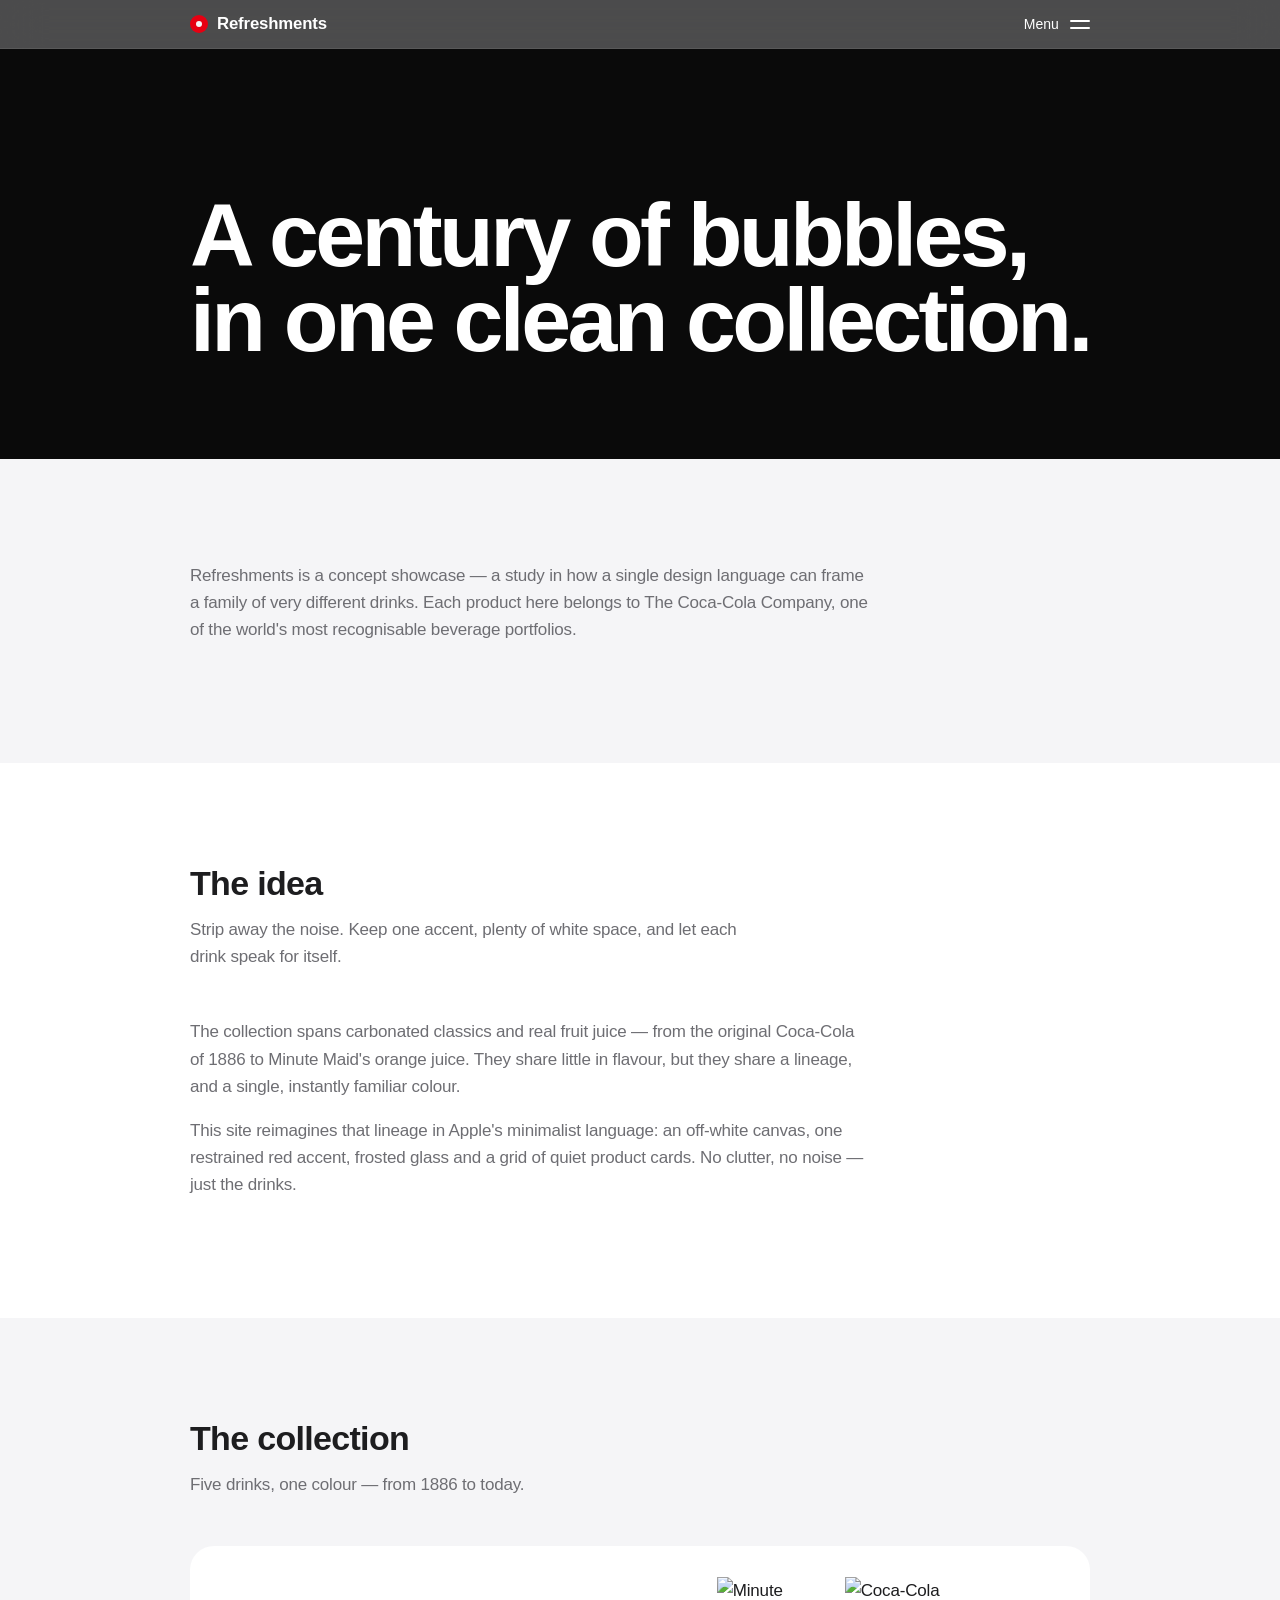
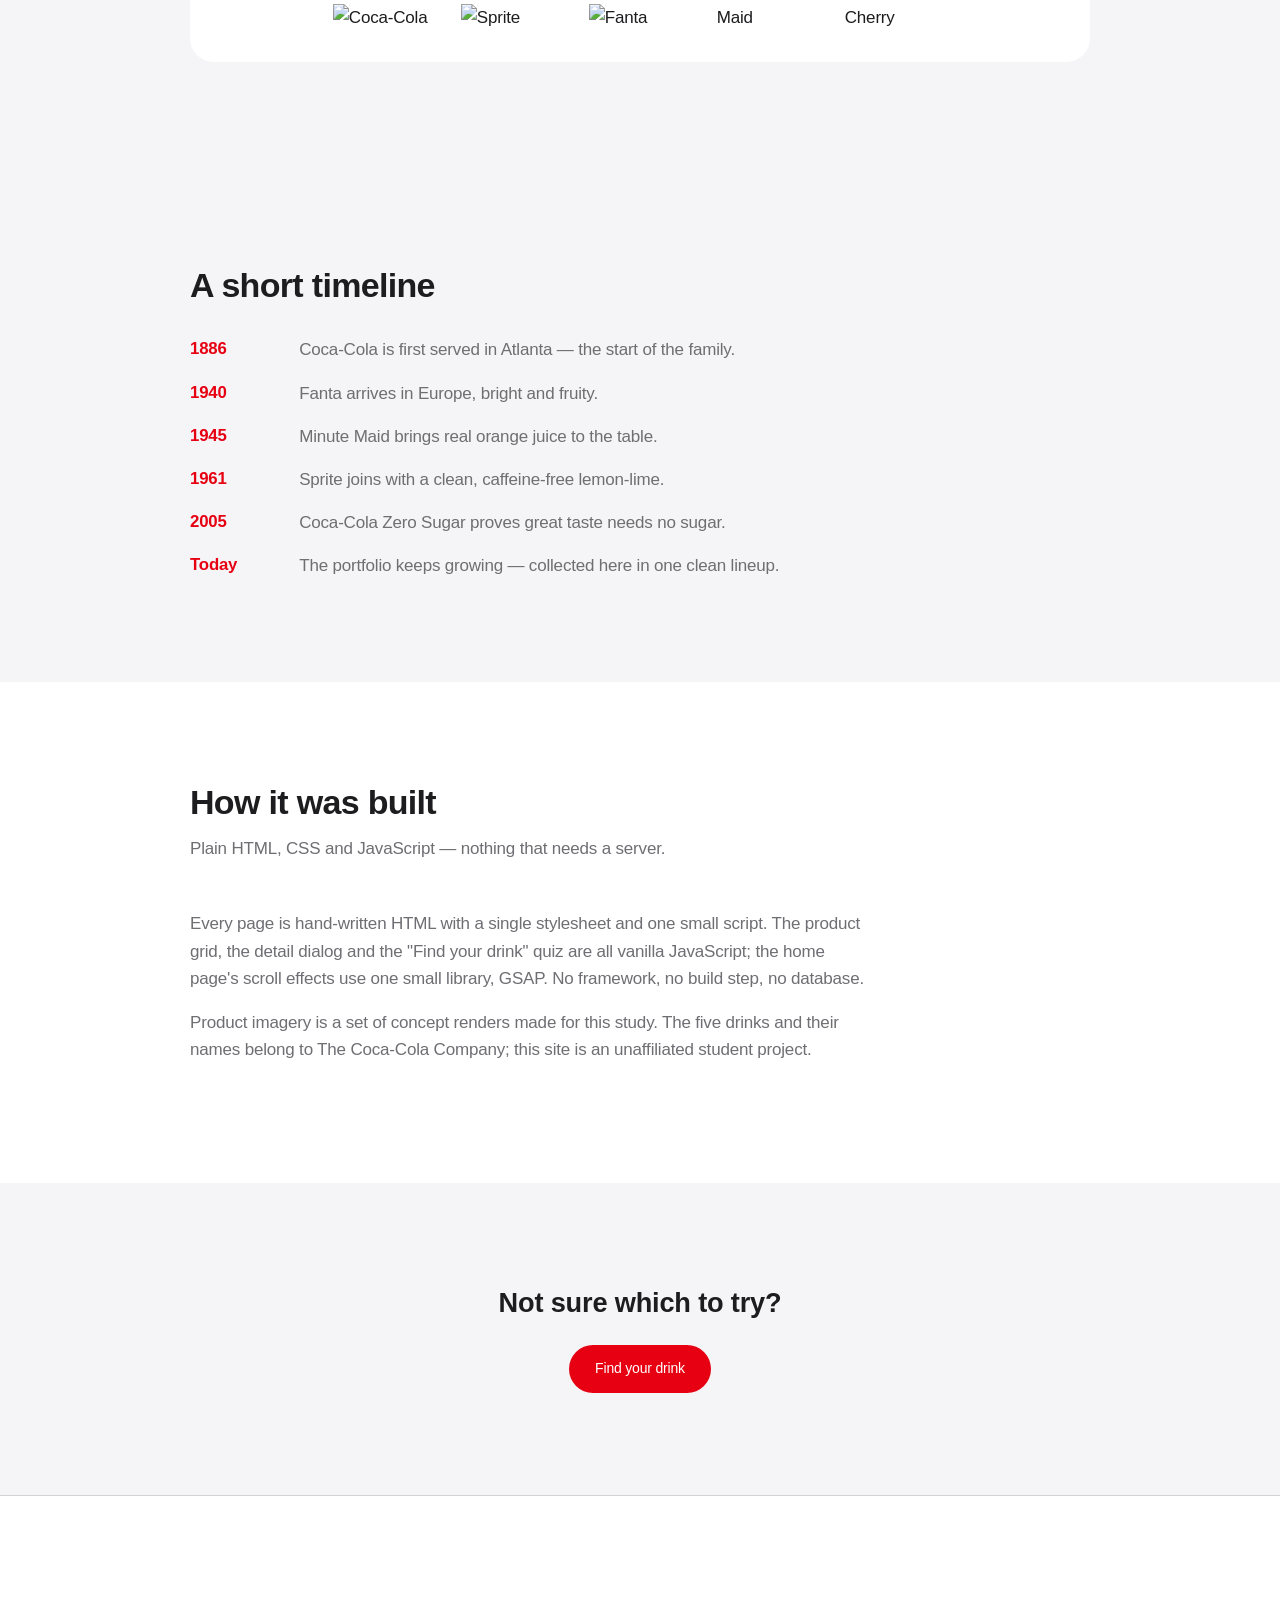
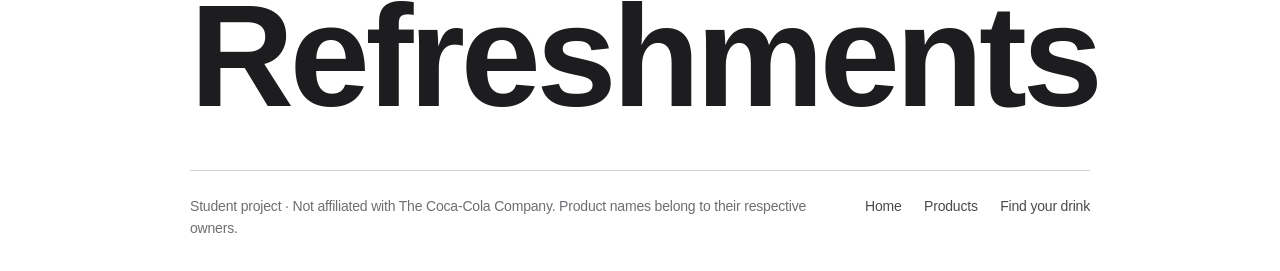
==== about.html @ 75048a55 "Sub-pages: add dark page-hero band to bridge to the home" ====
<!DOCTYPE html>
<html lang="en">
<head>
<meta charset="utf-8">
<meta name="viewport" content="width=device-width, initial-scale=1">
<title>About — Refreshments</title>
<meta name="description" content="The story behind the classic drinks — a short history of the Coca-Cola Company's lineup.">
<meta name="theme-color" content="#f5f5f7">

<link rel="icon" href="assets/img/favicon.svg" type="image/svg+xml">
<link rel="icon" href="assets/img/favicon-32.png" type="image/png" sizes="32x32">
<link rel="apple-touch-icon" href="assets/img/apple-touch-icon.png">

<meta property="og:type" content="website">
<meta property="og:site_name" content="Refreshments">
<meta property="og:title" content="About — Refreshments">
<meta property="og:description" content="The story behind the classic drinks.">
<meta property="og:url" content="https://czhcyber.github.io/personal-project/about.html">
<meta property="og:image" content="https://czhcyber.github.io/personal-project/assets/img/og-image.png">
<meta name="twitter:card" content="summary_large_image">

<link rel="stylesheet" href="assets/css/style.css">
</head>
<body>

<header class="nav">
  <div class="container nav-inner">
    <a href="index.html" class="brand">
      <span class="brand-mark" aria-hidden="true"></span>
      <span>Refreshments</span>
    </a>
    <button class="menu-toggle" id="menu-toggle" type="button" aria-expanded="false" aria-controls="menu-overlay">
      <span>Menu</span>
      <span class="menu-toggle-bars" aria-hidden="true"><i></i><i></i></span>
    </button>
  </div>
</header>

<nav class="menu-overlay" id="menu-overlay" aria-label="Main" aria-hidden="true">
  <div class="container menu-overlay-top">
    <a href="index.html" class="brand">
      <span class="brand-mark" aria-hidden="true"></span>
      <span>Refreshments</span>
    </a>
    <button class="menu-close" id="menu-close" type="button" aria-label="Close menu">✕</button>
  </div>
  <div class="container menu-links">
    <a href="index.html">Home</a>
    <a href="products.html">Products</a>
    <a href="about.html" aria-current="page">About</a>
    <a href="quiz.html">Find your drink</a>
  </div>
  <div class="container menu-overlay-foot">
    <span>Student project · Not affiliated with The Coca-Cola Company.</span>
  </div>
</nav>

<main>
  <section class="page-hero">
    <div class="container">
      <h1 class="page-hero-title">A century of bubbles, in one clean collection.</h1>
    </div>
  </section>

  <section class="section">
    <div class="container">
      <p class="prose">Refreshments is a concept showcase — a study in how a single design language can frame a family of very different drinks. Each product here belongs to The Coca-Cola Company, one of the world's most recognisable beverage portfolios.</p>
    </div>
  </section>

  <section class="section section-band">
    <div class="container">
      <div class="fade">
        <h2 class="section-title">The idea</h2>
        <p class="section-sub">Strip away the noise. Keep one accent, plenty of white space, and let each drink speak for itself.</p>
      </div>

      <div class="fade" style="max-width:680px">
        <p class="prose">The collection spans carbonated classics and real fruit juice — from the original Coca-Cola of 1886 to Minute Maid's orange juice. They share little in flavour, but they share a lineage, and a single, instantly familiar colour.</p>
        <p class="prose">This site reimagines that lineage in Apple's minimalist language: an off-white canvas, one restrained red accent, frosted glass and a grid of quiet product cards. No clutter, no noise — just the drinks.</p>
      </div>
    </div>
  </section>

  <section class="section" aria-labelledby="collection-title">
    <div class="container">
      <h2 class="section-title" id="collection-title">The collection</h2>
      <p class="section-sub">Five drinks, one colour — from 1886 to today.</p>
      <div class="strip">
        <a class="strip-item" href="products.html"><img class="strip-img" src="assets/img/products/coke.jpg" alt="Coca-Cola" loading="lazy"></a>
        <a class="strip-item" href="products.html"><img class="strip-img" src="assets/img/products/sprite.jpg" alt="Sprite" loading="lazy"></a>
        <a class="strip-item" href="products.html"><img class="strip-img" src="assets/img/products/fanta.jpg" alt="Fanta" loading="lazy"></a>
        <a class="strip-item" href="products.html"><img class="strip-img" src="assets/img/products/minute-maid.jpg" alt="Minute Maid" loading="lazy"></a>
        <a class="strip-item" href="products.html"><img class="strip-img" src="assets/img/products/cherry.jpg" alt="Coca-Cola Cherry" loading="lazy"></a>
      </div>
    </div>
  </section>

  <section class="section" aria-labelledby="timeline-title">
    <div class="container">
      <h2 class="section-title fade" id="timeline-title">A short timeline</h2>
      <div class="timeline">
        <div class="timeline-item fade"><span class="timeline-year">1886</span><p>Coca-Cola is first served in Atlanta — the start of the family.</p></div>
        <div class="timeline-item fade"><span class="timeline-year">1940</span><p>Fanta arrives in Europe, bright and fruity.</p></div>
        <div class="timeline-item fade"><span class="timeline-year">1945</span><p>Minute Maid brings real orange juice to the table.</p></div>
        <div class="timeline-item fade"><span class="timeline-year">1961</span><p>Sprite joins with a clean, caffeine-free lemon-lime.</p></div>
        <div class="timeline-item fade"><span class="timeline-year">2005</span><p>Coca-Cola Zero Sugar proves great taste needs no sugar.</p></div>
        <div class="timeline-item fade"><span class="timeline-year">Today</span><p>The portfolio keeps growing — collected here in one clean lineup.</p></div>
      </div>
    </div>
  </section>

  <section class="section section-band" aria-labelledby="built-title">
    <div class="container">
      <h2 class="section-title" id="built-title">How it was built</h2>
      <p class="section-sub">Plain HTML, CSS and JavaScript — nothing that needs a server.</p>
      <div class="prose">
        <p>Every page is hand-written HTML with a single stylesheet and one small script. The product grid, the detail dialog and the "Find your drink" quiz are all vanilla JavaScript; the home page's scroll effects use one small library, GSAP. No framework, no build step, no database.</p>
        <p>Product imagery is a set of concept renders made for this study. The five drinks and their names belong to The Coca-Cola Company; this site is an unaffiliated student project.</p>
      </div>
    </div>
  </section>

  <section class="section" aria-label="Get started">
    <div class="container" style="text-align:center">
      <p class="lead" style="margin:0 auto 1.5rem">Not sure which to try?</p>
      <a href="quiz.html" class="btn btn-primary">Find your drink</a>
    </div>
  </section>
</main>

<footer class="footer">
  <div class="container">
    <p class="footer-big">Refreshments</p>
    <div class="footer-bottom">
      <p class="footer-note">Student project · Not affiliated with The Coca-Cola Company. Product names belong to their respective owners.</p>
      <nav class="footer-links" aria-label="Footer">
        <a href="index.html">Home</a>
        <a href="products.html">Products</a>
        <a href="quiz.html">Find your drink</a>
      </nav>
    </div>
  </div>
</footer>

<script src="assets/js/app.js" defer></script>
</body>
</html>
---- assets/css/style.css ----
/* ============================================================================
   Refreshments — unified stylesheet
   ----------------------------------------------------------------------------
   Apple-style light UI:
     • off-white canvas #f5f5f7, white cards, near-black text
     • Coca-Cola red #E60012 used sparingly (buttons, highlights only)
     • frosted-glass sticky navigation
     • product cards with hover lift + soft shadow
     • gentle fade-in on scroll (IntersectionObserver adds .in-view)
     • fluid type & spacing, multiple breakpoints, no horizontal scroll
   ============================================================================ */

:root {
  --bg:      #f5f5f7;
  --surface: #ffffff;
  --text:    #1d1d1f;
  --gray:    #6e6e73;
  --gray-2:  #86868b;
  --divider: #d2d2d7;
  --accent:  #E60012;
  --accent-dark: #c5000f;

  --font: -apple-system, BlinkMacSystemFont, 'SF Pro Display', 'SF Pro Text',
          'Segoe UI', Roboto, 'Helvetica Neue', 'PingFang SC',
          'Microsoft YaHei', sans-serif;

  --radius: 18px;
  --radius-lg: 24px;
  --container: 980px;
  --pad-x: clamp(20px, 5vw, 40px);
  --nav-h: 48px;

  /* type scale: 12 / 14 / 17 / 20 / 34 / 56 */
  --fs-xs: 0.75rem;
  --fs-sm: 0.875rem;
  --fs-base: 1.0625rem;
  --fs-md: 1.25rem;
  --fs-xl: 2.125rem;
  --fs-2xl: 3.5rem;
  --shadow-sm: 0 2px 8px rgba(0, 0, 0, 0.04), 0 1px 2px rgba(0, 0, 0, 0.05);
  --shadow-md: 0 12px 32px rgba(0, 0, 0, 0.08), 0 3px 8px rgba(0, 0, 0, 0.06);
}

/* ---------------------------------------------------------------------------
   Reset + base
--------------------------------------------------------------------------- */
*, *::before, *::after { box-sizing: border-box; }

html { scroll-behavior: smooth; -webkit-text-size-adjust: 100%; }

body {
  margin: 0;
  background: var(--bg);
  color: var(--text);
  font-family: var(--font);
  font-size: 17px;
  line-height: 1.6;
  letter-spacing: -0.011em;
  overflow-x: hidden;
  -webkit-font-smoothing: antialiased;
}

/* Browser surfaces — themed from the palette (the cheapest "built, not assembled" signal) */
::selection { background: var(--accent); color: #fff; }
::-moz-selection { background: var(--accent); color: #fff; }
input, textarea, [contenteditable] { caret-color: var(--accent); }
:focus-visible { outline: 2px solid var(--accent); outline-offset: 3px; }
::-webkit-scrollbar { width: 10px; height: 10px; }
::-webkit-scrollbar-track { background: var(--bg); }
::-webkit-scrollbar-thumb { background: var(--divider); border-radius: 999px; border: 2px solid var(--bg); }
::-webkit-scrollbar-thumb:hover { background: var(--gray-2); }
html { scrollbar-color: var(--divider) var(--bg); scrollbar-width: thin; }

img, svg { max-width: 100%; display: block; }

[hidden] { display: none !important; }

/* Cross-page transition (Chrome / Safari; graceful fallback elsewhere) */
@view-transition { navigation: auto; }
a { color: var(--text); text-decoration: none; }
a:hover { text-decoration: none; }

h1, h2, h3 {
  font-weight: 600;
  letter-spacing: -0.02em;
  line-height: 1.1;
  margin: 0 0 0.4em;
}
h1 { font-size: clamp(2.4rem, 6.4vw, 4.2rem); }
h2 { font-size: clamp(1.8rem, 3.2vw, var(--fs-xl)); }
h3 { font-size: var(--fs-md); }
p  { margin: 0 0 1em; }
ul { margin: 0; padding: 0; list-style: none; }

.container {
  width: 100%; max-width: var(--container);
  margin-inline: auto; padding-inline: var(--pad-x);
}

.sr-only {
  position: absolute; width: 1px; height: 1px; overflow: hidden;
  clip: rect(0 0 0 0); white-space: nowrap;
}

/* ============================================================================
   Navigation — frosted glass, sticky
   ============================================================================ */
.nav {
  position: sticky; top: 0; z-index: 60;
  background: rgba(245, 245, 247, 0.78);
  backdrop-filter: saturate(180%) blur(20px);
  -webkit-backdrop-filter: saturate(180%) blur(20px);
  border-bottom: 1px solid rgba(0, 0, 0, 0.08);
  transition: background .3s ease, border-color .3s ease;
}
.nav--dark {
  background: rgba(10, 10, 10, 0.72);
  border-bottom-color: rgba(255, 255, 255, 0.08);
}
.nav--dark .brand, .nav--dark .menu-toggle { color: #fff; }
.nav-inner {
  display: flex; align-items: center; justify-content: space-between;
  gap: 1rem; min-height: var(--nav-h);
}
.brand { display: flex; align-items: center; gap: 9px; font-weight: 600; font-size: 1.05rem; letter-spacing: -0.01em; transition: color .3s ease; }
.brand-mark {
  width: 18px; height: 18px; border-radius: 50%;
  background: var(--accent); position: relative; flex: none;
}
.brand-mark::after {
  content: ''; position: absolute; inset: 6px; border-radius: 50%; background: var(--bg);
}
.menu-toggle {
  display: inline-flex; align-items: center; gap: 0.7rem;
  background: none; border: none; color: var(--text);
  font-family: inherit; font-size: var(--fs-sm); font-weight: 500;
  cursor: pointer; padding: 0.5em 0;
  transition: color .3s ease;
}
.menu-toggle-bars { display: flex; flex-direction: column; gap: 5px; }
.menu-toggle-bars i { display: block; width: 20px; height: 2px; background: currentColor; border-radius: 1px; transition: transform .25s; }
.menu-toggle[aria-expanded="true"] .menu-toggle-bars i:first-child { transform: translateY(3.5px) rotate(45deg); }
.menu-toggle[aria-expanded="true"] .menu-toggle-bars i:last-child { transform: translateY(-3.5px) rotate(-45deg); }

/* Full-screen menu overlay */
.menu-overlay {
  position: fixed; inset: 0; z-index: 100;
  background: var(--text); color: #fff;
  display: flex; flex-direction: column;
  opacity: 0; visibility: hidden; transform: translateY(-6px);
  transition: opacity .3s ease, transform .3s ease, visibility 0s .3s;
  overflow-y: auto;
}
.menu-overlay.is-open {
  opacity: 1; visibility: visible; transform: none;
  transition: opacity .3s ease, transform .3s ease, visibility 0s;
}
.menu-overlay-top { display: flex; align-items: center; justify-content: space-between; padding: 1.1rem 0; }
.menu-overlay-top .brand { color: #fff; }
.menu-close {
  width: 36px; height: 36px; border-radius: 50%;
  background: rgba(255, 255, 255, 0.12); border: none; color: #fff;
  font-size: 1rem; cursor: pointer;
}
.menu-close:hover { background: rgba(255, 255, 255, 0.22); }
.menu-links { flex: 1; display: flex; flex-direction: column; justify-content: center; gap: clamp(0.4rem, 1.5vw, 1rem); padding: 2rem 0; }
.menu-links a {
  color: #fff; width: fit-content;
  font-size: clamp(2.2rem, 8vw, 6rem);
  font-weight: 700; letter-spacing: -0.03em; line-height: 1.02;
  transition: color .2s;
}
.menu-links a:hover, .menu-links a[aria-current="page"] { color: var(--accent); }
.menu-overlay-foot { padding: 1.5rem 0; color: rgba(255, 255, 255, 0.55); font-size: var(--fs-sm); }

/* ============================================================================
   Hero
   ============================================================================ */
.hero {
  display: flex; flex-direction: column; align-items: center; justify-content: center;
  text-align: center;
  min-height: calc(100svh - var(--nav-h));
  padding: clamp(3rem, 9vh, 6rem) 0 clamp(2rem, 5vh, 3rem);
  gap: clamp(1.5rem, 4vh, 3rem);
}
.hero-inner { display: flex; flex-direction: column; align-items: center; }
.hero-lineup {
  display: flex; align-items: flex-end; justify-content: center;
  gap: clamp(0.3rem, 2vw, 1.6rem);
  width: min(1000px, calc(100% - 2 * var(--pad-x)));
  padding: clamp(0.7rem, 2.4vw, 2rem);
  background: var(--surface);
  border-radius: 24px;
}
.hero-item { display: block; line-height: 0; }
.hero-thumb {
  width: clamp(46px, 11vw, 150px); height: auto;
  transition: transform .3s ease;
}
.hero-item:hover .hero-thumb { transform: translateY(-6px); }

/* Cinematic dark hero (Duo Case direction) */
.hero-dark {
  background: #0a0a0a;
  color: #fff;
  overflow: hidden;
}
.hero-dark .hero-inner { gap: clamp(0.8rem, 3vh, 2rem); }
.hero-big {
  font-size: clamp(3rem, 11vw, 10rem);
  font-weight: 800;
  letter-spacing: -0.04em;
  line-height: 0.92;
  color: #fff;
  margin: 0;
  will-change: transform, opacity;
}
.hero-tile {
  width: clamp(180px, 26vw, 320px);
  aspect-ratio: 1;
  display: flex; align-items: center; justify-content: center;
  padding: 0.8rem;
  background: #fff;
  border-radius: 22px;
  box-shadow: 0 40px 120px rgba(0, 0, 0, 0.55);
  will-change: transform;
}
.hero-product { width: 100%; height: 100%; object-fit: contain; }

/* Sub-page header band — bridges the light sub-pages to the dark home */
.page-hero {
  background: #0a0a0a;
  color: #fff;
  padding: clamp(5rem, 12vw, 9rem) 0 clamp(3.5rem, 8vw, 6rem);
}
.page-hero-title {
  font-size: clamp(2.6rem, 7vw, 6rem);
  font-weight: 800;
  letter-spacing: -0.04em;
  line-height: 0.95;
  color: #fff;
  margin: 0;
}
.page-hero-sub {
  font-size: clamp(1.05rem, 1.8vw, 1.25rem);
  color: rgba(255, 255, 255, 0.7);
  max-width: 46ch;
  margin: 1.1rem 0 0;
}

/* Product strip (About page) */
.strip {
  display: flex; flex-wrap: wrap; align-items: flex-end; justify-content: center;
  gap: clamp(0.4rem, 2vw, 1.6rem);
  padding: clamp(0.9rem, 2.4vw, 2rem);
  background: var(--surface);
  border-radius: 24px;
}
.strip-item { display: block; }
.strip-img { width: clamp(46px, 8vw, 120px); height: auto; transition: transform .3s ease; }
.strip-item:hover .strip-img { transform: translateY(-6px); }
.hero-title { font-weight: 700; margin-bottom: 0.4em; }
.hero-sub {
  font-size: clamp(1.05rem, 2vw, 1.3rem);
  color: var(--gray); max-width: 620px; margin: 0 auto 2rem;
}

/* ============================================================================
   Buttons
   ============================================================================ */
.btn {
  display: inline-flex; align-items: center; justify-content: center;
  padding: 0.85em 1.8em; border-radius: 980px;
  font-size: var(--fs-sm); font-weight: 500; font-family: inherit; cursor: pointer;
  transition: background .2s, color .2s, transform .2s, border-color .2s;
  border: 1.5px solid transparent;
}
.btn:active { transform: scale(0.98); }
.btn-primary { background: var(--accent); color: #fff; }
.btn-primary:hover { background: var(--accent-dark); }
.btn-ghost { background: transparent; color: var(--text); border-color: rgba(0, 0, 0, 0.2); }
.btn-ghost:hover { border-color: var(--text); }

/* ============================================================================
   Sections
   ============================================================================ */
.section { padding: clamp(3.5rem, 8vw, 6.5rem) 0; }
.section-title { text-align: left; margin-bottom: 0.4em; }
.section-sub { text-align: left; color: var(--gray); max-width: 560px; margin: 0 0 3rem; }
.section-band { background: var(--surface); }

/* Full-bleed flat colour band — a field of colour, not an ornament */
.band-ink {
  background: var(--accent);
  color: #fff;
  padding: clamp(4rem, 12vw, 9rem) 0;
}
.manifesto {
  font-size: clamp(2.4rem, 7.5vw, 6rem);
  font-weight: 700;
  letter-spacing: -0.03em;
  line-height: 1;
  color: #fff;
  text-wrap: balance;
  margin: 0 0 1.2rem;
  clip-path: inset(0 0 100% 0);
  transition: clip-path 1s cubic-bezier(.2, .7, .2, 1);
}
.manifesto.is-in { clip-path: inset(0 0 0 0); }
.manifesto-sub {
  font-size: clamp(1.05rem, 2vw, 1.35rem);
  color: rgba(255, 255, 255, 0.9);
  max-width: 560px;
  margin: 0;
}
.band-grid {
  display: grid; grid-template-columns: 1.35fr 1fr;
  gap: clamp(2rem, 6vw, 6rem); align-items: end;
}
.band-aside-label { font-size: var(--fs-sm); color: rgba(255, 255, 255, 0.8); margin: 0 0 0.9rem; }
.band-names { display: grid; gap: 0.35rem; }
.band-names a { color: rgba(255, 255, 255, 0.95); font-size: clamp(1.05rem, 1.6vw, 1.35rem); transition: color .2s; }
.band-names a:hover { color: #fff; text-decoration: underline; text-underline-offset: 3px; }

/* Scroll-driven lineup — horizontal film strip */
.lineup {
  position: relative;
  background: #0a0a0a;
  color: #fff;
  height: 400vh;
}
.lineup-sticky {
  position: sticky;
  top: 0;
  height: 100svh;
  overflow: hidden;
}
.lineup-track {
  display: flex;
  width: 500%;
  height: 100%;
  will-change: transform;
}
.lineup-frame {
  flex: 0 0 20%;
  display: grid;
  grid-template-columns: 1fr 1fr;
  align-items: center;
  gap: clamp(2rem, 6vw, 6rem);
  padding: 0 clamp(1.25rem, 5vw, 3rem);
  box-sizing: border-box;
}
.lineup-visual {
  position: relative;
  height: min(58vh, 500px);
  display: flex;
  align-items: center;
  justify-content: center;
}
.lineup-img {
  height: 100%;
  width: auto;
  max-width: 100%;
  object-fit: contain;
  background: #fff;
  border-radius: 22px;
  padding: 1.1rem;
  box-sizing: border-box;
  box-shadow: 0 30px 90px rgba(0, 0, 0, 0.5);
}
.lineup-count { font-size: var(--fs-sm); color: rgba(255, 255, 255, 0.5); margin: 0 0 0.8rem; }
.lineup-name {
  position: relative;
  font-size: clamp(2.4rem, 6vw, 5rem);
  font-weight: 800;
  letter-spacing: -0.03em;
  line-height: 0.95;
  color: #fff;
  margin: 0 0 0.25em;
}
.ln-glitch {
  position: absolute;
  top: 0;
  left: 0;
  right: 0;
  visibility: hidden;
  pointer-events: none;
}
.lineup-year { color: var(--accent); font-weight: 600; margin: 0 0 0.7em; }
.lineup-tag { color: rgba(255, 255, 255, 0.7); font-size: var(--fs-base); margin: 0; max-width: 30ch; }

/* Product close-up (Duo Case "Product Mockup") */
.closeup-grid {
  display: grid; grid-template-columns: 1fr 1fr;
  align-items: center; gap: clamp(2rem, 6vw, 5rem);
}
.closeup-visual { display: flex; align-items: center; justify-content: center; }
.closeup-img {
  width: min(100%, 420px); height: auto;
  border-radius: 24px;
  box-shadow: var(--shadow-md);
}
.closeup-year { color: var(--accent); font-weight: 600; margin: 0 0 0.4em; }
.closeup-name {
  font-size: clamp(2.4rem, 5vw, 4rem);
  font-weight: 800; letter-spacing: -0.03em; line-height: 0.95;
  margin: 0 0 0.2em;
}
.closeup-tag { color: var(--gray); font-size: var(--fs-md); margin: 0 0 1.1rem; }
.closeup-served { color: var(--gray); font-size: var(--fs-sm); margin: 0.4rem 0 1.5rem; }

/* ============================================================================
   Product cards
   ============================================================================ */
.grid { display: grid; gap: 1.4rem; }
.grid-3 { grid-template-columns: repeat(3, 1fr); }
.grid-4 { grid-template-columns: repeat(4, 1fr); }

.card {
  position: relative;
  background: var(--surface);
  border-radius: var(--radius);
  padding: 1.6rem 1.5rem 1.4rem;
  cursor: pointer;
  transition: box-shadow .3s ease;
  text-align: center;
}
.card:hover, .card:focus-visible {
  transform: translateY(-5px);
  box-shadow: var(--shadow-md);
  outline: none;
}
.card:focus-visible { box-shadow: var(--shadow-md), 0 0 0 4px rgba(230, 0, 18, 0.18); }

.card-visual {
  display: flex; align-items: center; justify-content: center;
  height: 220px; margin-bottom: 1rem;
  background: #ffffff;
  border-radius: 14px; overflow: hidden;
}
.card-visual .p-img { width: 100%; height: 100%; object-fit: contain; transition: transform .35s ease; }
.card:hover .card-visual .p-img { transform: scale(1.05); }

/* Hover quick-look: flavour meters overlay on the product image */
.card-visual { position: relative; }
.card-meters {
  position: absolute; left: 0; right: 0; bottom: 0;
  display: grid; gap: 0.3rem;
  padding: 0.65rem 0.85rem;
  background: rgba(255, 255, 255, 0.92);
  -webkit-backdrop-filter: blur(6px); backdrop-filter: blur(6px);
  opacity: 0; transform: translateY(8px);
  transition: opacity .25s ease, transform .25s ease;
  pointer-events: none;
}
.card:hover .card-meters, .card:focus-visible .card-meters { opacity: 1; transform: none; }
.card-meters .meter { grid-template-columns: 56px 1fr; gap: 0.45rem; }
.card-meters .meter-label { font-size: 0.64rem; }
.card-meters .meter-track { height: 4px; }
.p-visual { width: auto; height: 100%; }
.p-visual text { font-family: var(--font); }

.card-name { font-size: var(--fs-md); margin-bottom: 0.15rem; }
.card-zh { font-size: var(--fs-sm); color: var(--gray); font-weight: 400; margin-left: 0.3rem; }
.card-tagline { font-size: var(--fs-sm); color: var(--gray); margin: 0 0 1rem; }
.card-cta { font-size: var(--fs-sm); font-weight: 500; color: var(--accent); }

/* ============================================================================
   Modal (native <dialog>)
   ============================================================================ */
.product-dialog {
  width: min(640px, calc(100% - 2 * var(--pad-x)));
  max-width: 640px;
  border: none; border-radius: var(--radius-lg); padding: 0;
  background: var(--surface); color: var(--text);
  box-shadow: 0 40px 100px rgba(0, 0, 0, 0.28);
}
.product-dialog::backdrop {
  background: rgba(0, 0, 0, 0.35);
  backdrop-filter: blur(4px);
  -webkit-backdrop-filter: blur(4px);
}
.dlg-inner { display: grid; grid-template-columns: 220px 1fr; }
.dlg-visual {
  display: flex; align-items: center; justify-content: center;
  background: #f5f5f7;
  border-radius: var(--radius-lg) 0 0 var(--radius-lg);
  padding: 1.5rem;
}
.dlg-visual .p-img { width: 100%; height: 220px; object-fit: contain; }
.dlg-visual .p-visual { height: 220px; }
.dlg-body { padding: 2rem 2rem 1.8rem; }
.dlg-close {
  position: absolute; top: 14px; right: 14px;
  width: 34px; height: 34px; border-radius: 50%;
  background: #f0f0f3; border: none; cursor: pointer;
  font-size: 1.1rem; line-height: 1; color: var(--text);
}
.dlg-close:hover { background: #e4e4e8; }
.dlg-name { margin-bottom: 0.3em; }
.dlg-zh { color: var(--gray); font-weight: 400; font-size: var(--fs-sm); }
.dlg-tagline { font-weight: 600; font-size: var(--fs-md); margin-bottom: 0.6rem; }
.dlg-desc { color: var(--gray); font-size: var(--fs-base); margin-bottom: 1.2rem; }
.dlg-facts { display: flex; flex-wrap: wrap; gap: 0.5rem; }
.dlg-facts li {
  font-size: var(--fs-xs); color: var(--text);
  background: var(--bg); border-radius: 999px; padding: 0.4em 0.95em;
}

/* flavour meters */
.dlg-meters { display: grid; gap: 0.5rem; margin: 0.2rem 0 1.1rem; }
.meter { display: grid; grid-template-columns: 82px 1fr; align-items: center; gap: 0.8rem; }
.meter-label { font-size: var(--fs-xs); color: var(--gray); }
.meter-track { height: 6px; border-radius: 999px; background: var(--divider); overflow: hidden; }
.meter-fill {
  display: block; height: 100%; width: 0; border-radius: 999px;
  background: var(--accent);
  transition: width .6s cubic-bezier(.2, .7, .2, 1);
}

/* ============================================================================
   About / Contact
   ============================================================================ */
.page-title { font-size: clamp(2rem, 4.8vw, 3.2rem); font-weight: 700; letter-spacing: -0.025em; line-height: 1.05; margin: 0 0 0.6em; }
.lead { font-size: clamp(1.25rem, 2.4vw, 1.7rem); font-weight: 600; line-height: 1.3; max-width: 760px; }
.prose { max-width: 680px; color: var(--gray); }
.timeline { display: grid; gap: 1rem; margin-top: 2rem; }
.timeline-item { display: grid; grid-template-columns: 90px 1fr; gap: 1.2rem; }
.timeline-year { font-weight: 700; color: var(--accent); font-size: 1.05rem; }
.timeline-item p { color: var(--gray); margin: 0; }



/* ============================================================================
   Quiz — Find your drink
   ============================================================================ */
.quiz { max-width: 560px; margin: 0 auto; text-align: center; }
.quiz-bar {
  height: 3px; background: var(--divider); border-radius: 999px;
  overflow: hidden; margin-bottom: 1.1rem;
}
.quiz-bar-fill {
  display: block; height: 100%; width: 33%;
  background: var(--accent); border-radius: 999px;
  transition: width .35s cubic-bezier(.2, .7, .2, 1);
}
.quiz-progress {
  font-size: var(--fs-sm); font-weight: 500;
  color: var(--gray); margin-bottom: 0.7rem;
}
.quiz-question { font-size: clamp(1.5rem, 3vw, var(--fs-xl)); margin-bottom: 1.5rem; }
.quiz-options { display: grid; gap: 0.8rem; }
.quiz-back {
  margin-top: 1.2rem; background: none; border: none;
  color: var(--gray); font-family: inherit; font-size: var(--fs-sm);
  cursor: pointer; padding: 0.3em 0;
}
.quiz-back:hover { color: var(--text); }
.quiz-hint { font-size: var(--fs-sm); color: var(--gray); margin: 1rem 0 0; }
.quiz-foot { font-size: var(--fs-sm); color: var(--gray); margin: 2.5rem 0 0; }
.quiz-foot a { color: var(--text); text-decoration: underline; text-underline-offset: 3px; }
.quiz-option {
  padding: 0.95em 1.4em; border-radius: 980px;
  background: var(--surface); border: 1px solid var(--divider);
  color: var(--text); font-size: var(--fs-base); font-family: inherit; cursor: pointer;
  transition: border-color .2s, transform .2s, box-shadow .2s;
}
.quiz-option:hover { border-color: var(--text); box-shadow: var(--shadow-md); }
.quiz-option:active { transform: scale(0.99); }

.quiz-result { text-align: center; }
.quiz-result.is-in { animation: quiz-in .35s ease both; }
@keyframes quiz-in {
  from { opacity: 0; transform: translateY(12px); }
  to { opacity: 1; transform: none; }
}
.quiz-result-visual { display: flex; justify-content: center; margin-bottom: 0.8rem; }
.quiz-result-visual .p-img { height: 200px; width: auto; object-fit: contain; }
.quiz-result-visual .p-visual { height: 200px; }
.quiz-result-name { font-size: var(--fs-xl); font-weight: 700; margin-bottom: 0.2rem; }
.quiz-result-tag { color: var(--gray); margin-bottom: 1.5rem; }
.quiz-actions { display: flex; flex-wrap: wrap; gap: 0.8rem; justify-content: center; }

/* ============================================================================
   Footer
   ============================================================================ */
.footer {
  background: var(--surface); border-top: 1px solid var(--divider);
  padding: clamp(3rem, 8vw, 6rem) 0 2rem;
  font-size: var(--fs-sm); color: var(--gray);
}
.footer-big {
  font-size: clamp(3rem, 12vw, 9rem);
  font-weight: 700;
  letter-spacing: -0.03em;
  line-height: 0.9;
  color: var(--text);
  margin: 0 0 clamp(1.5rem, 4vw, 3rem);
}
.footer-bottom {
  display: flex; flex-wrap: wrap; align-items: baseline; justify-content: space-between;
  gap: 1rem 2rem;
  border-top: 1px solid var(--divider);
  padding-top: 1.5rem;
}
.footer-note { max-width: 620px; margin: 0; }
.footer-links { display: flex; gap: 1.4rem; margin: 0; }
.footer-links a { color: var(--text); opacity: 0.8; }
.footer-links a:hover { opacity: 1; }

/* ============================================================================
   Scroll fade-in
   ============================================================================ */
.fade { opacity: 0; transform: translateY(22px); transition: opacity .7s ease, transform .7s ease; }
.fade.in-view { opacity: 1; transform: none; }

/* ============================================================================
   Responsive
   ============================================================================ */
@media (max-width: 900px) {
  .grid-4 { grid-template-columns: repeat(3, 1fr); }
}
@media (max-width: 719px) {
  .band-grid { grid-template-columns: 1fr; }
  .lineup { height: 320vh; }
  .lineup-frame { grid-template-columns: 1fr; gap: 1.5rem; }
  .lineup-visual { height: 42vh; }
  .closeup-grid { grid-template-columns: 1fr; gap: 1.5rem; }
  .grid-4, .grid-3 { grid-template-columns: repeat(2, 1fr); }
  .dlg-inner { grid-template-columns: 1fr; }
  .dlg-visual { border-radius: var(--radius-lg) var(--radius-lg) 0 0; }
  .dlg-visual .p-visual { height: 150px; }
  .timeline-item { grid-template-columns: 1fr; gap: 0.3rem; }
}
@media (max-width: 480px) {
  .grid-4, .grid-3 { grid-template-columns: 1fr; }
  .card-visual { height: 200px; }
}

/* ============================================================================
   Reduced motion
   ============================================================================ */
@media (prefers-reduced-motion: reduce) {
  * { transition: none !important; animation: none !important; }
  html { scroll-behavior: auto; }
  .fade { opacity: 1; transform: none; }
  .manifesto { clip-path: none !important; }
}
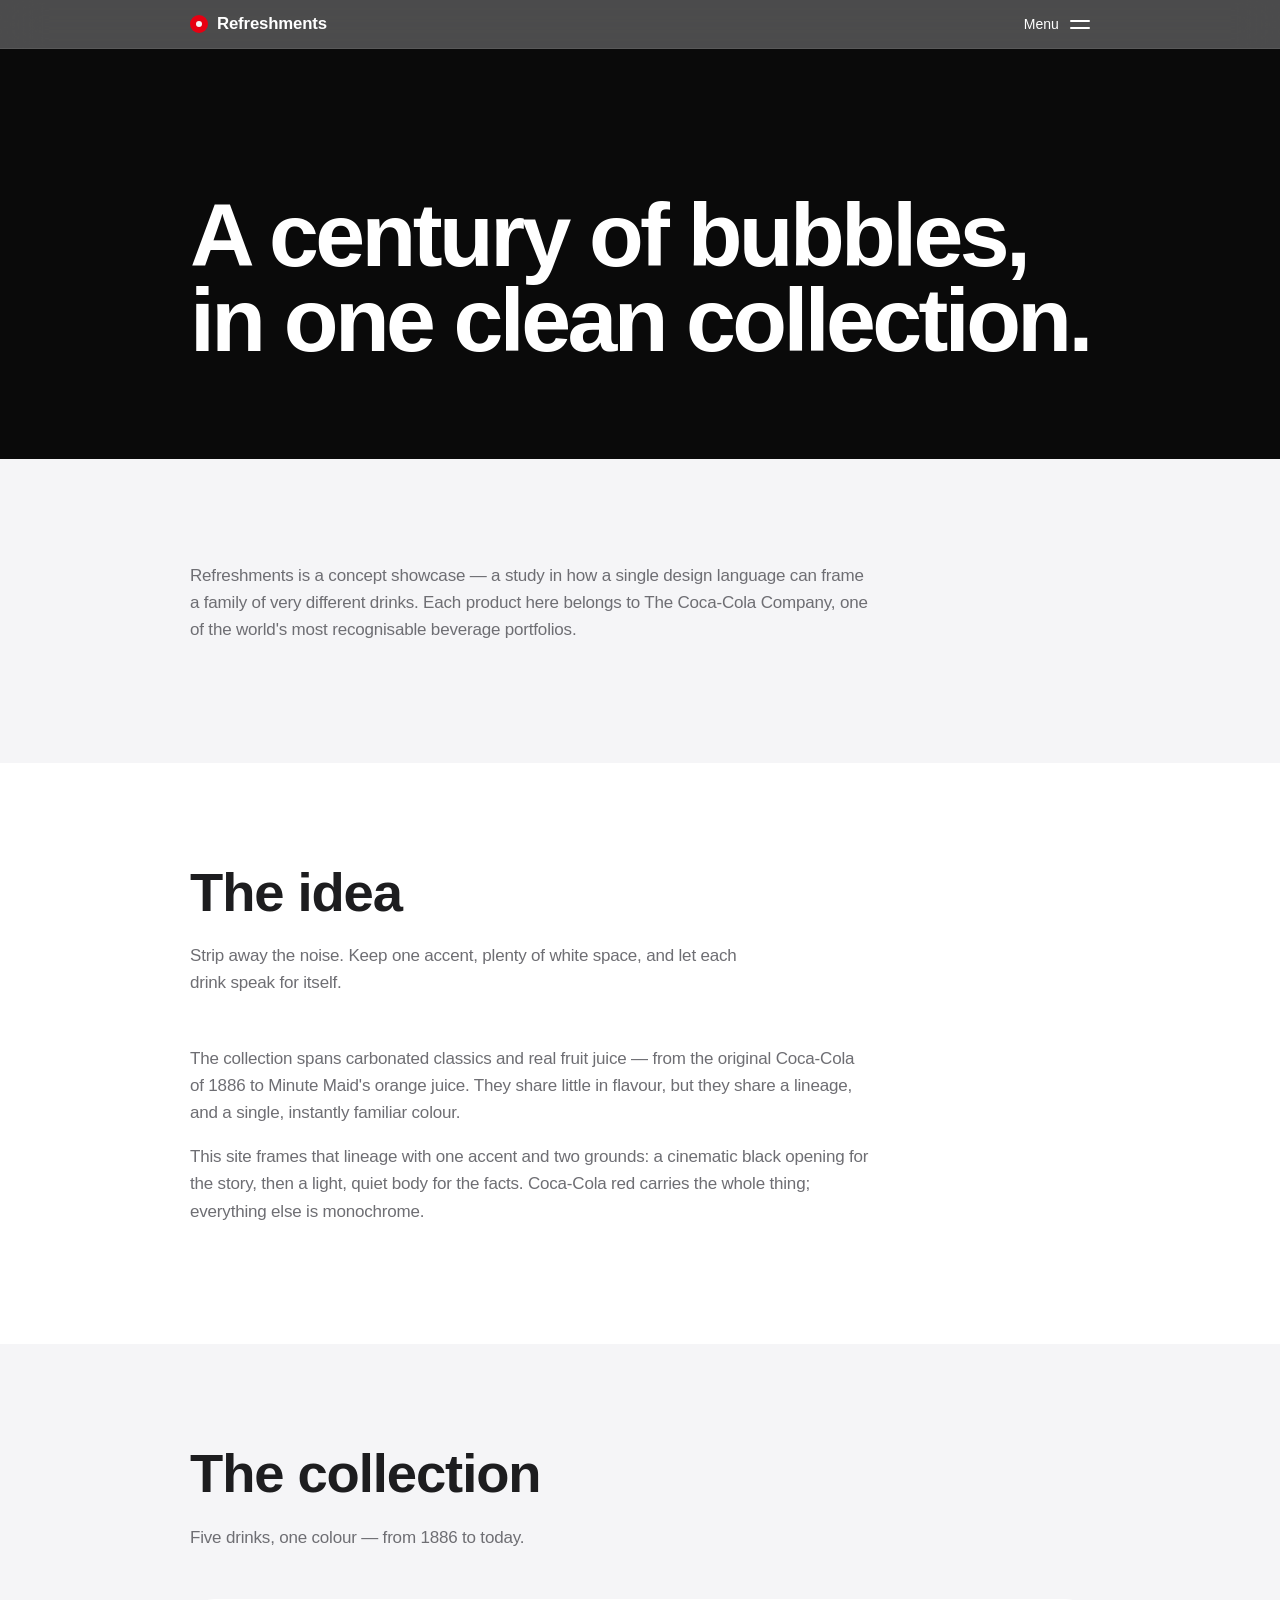
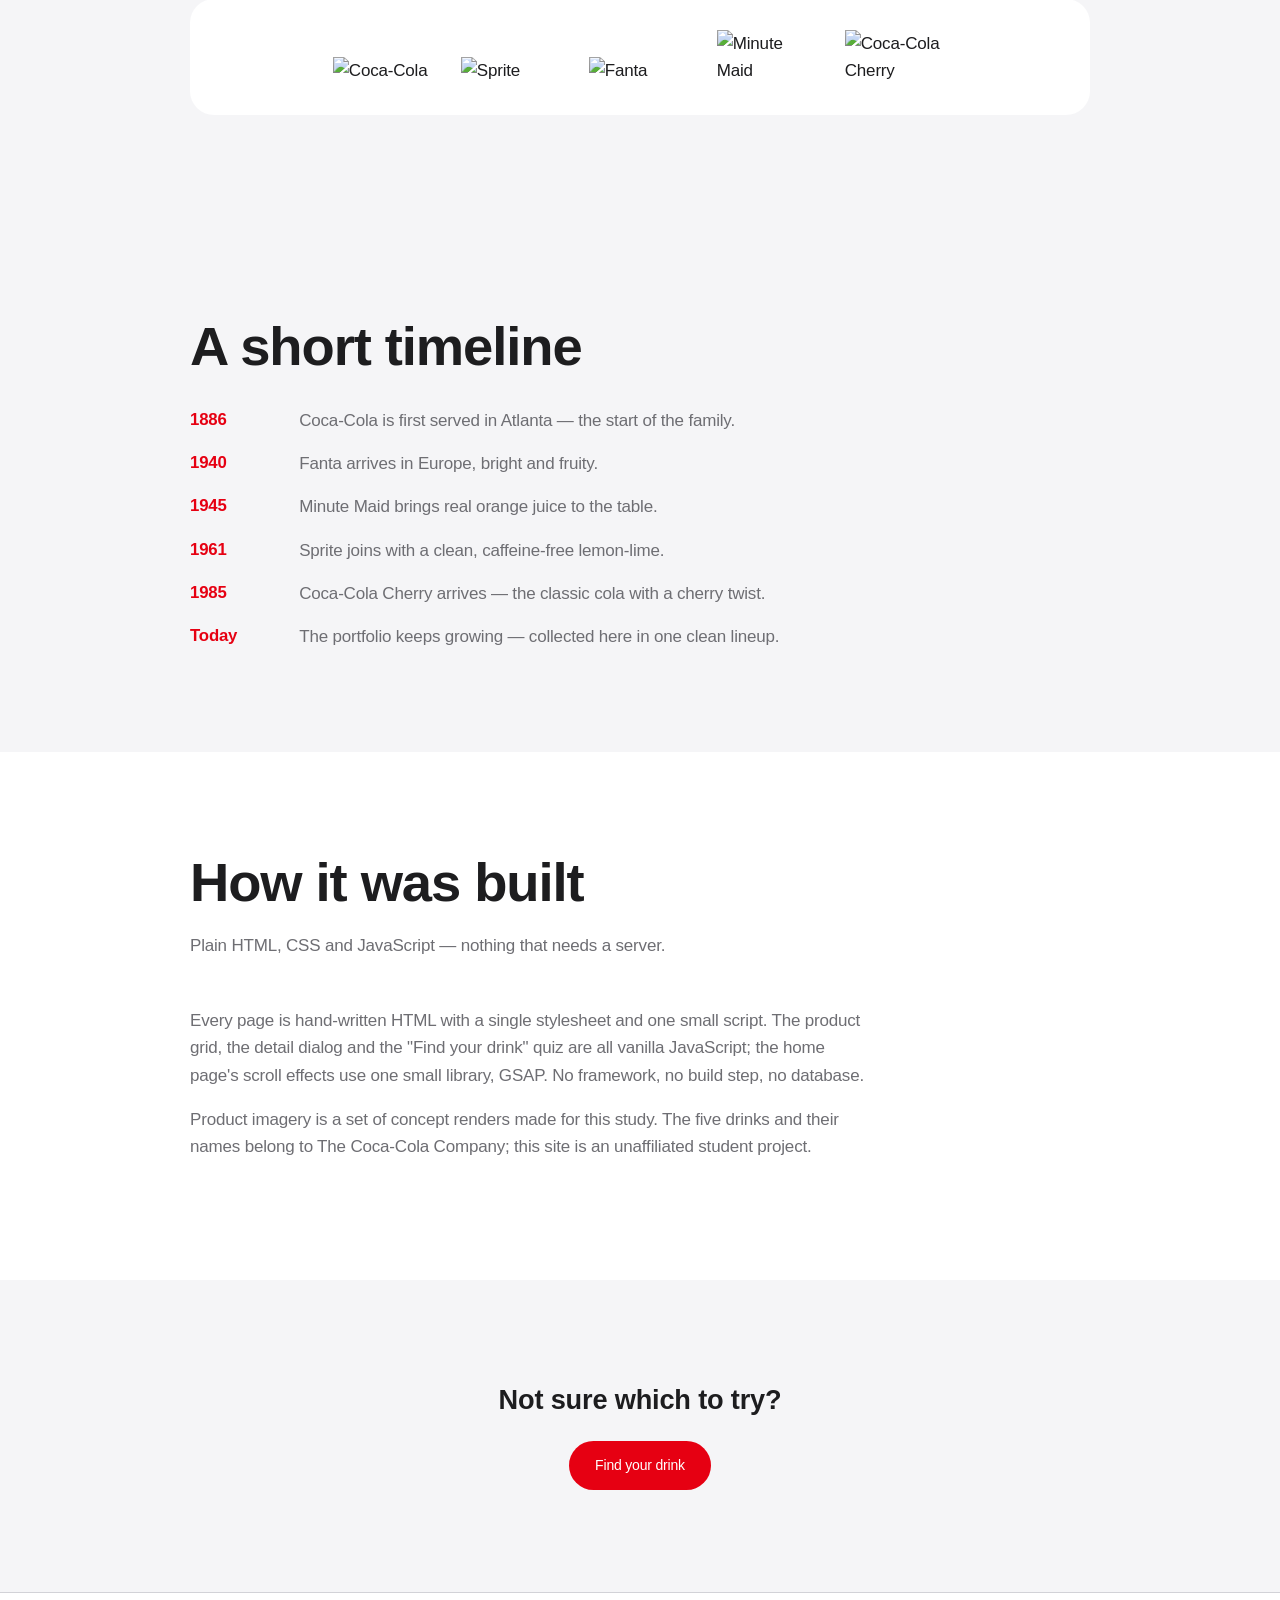
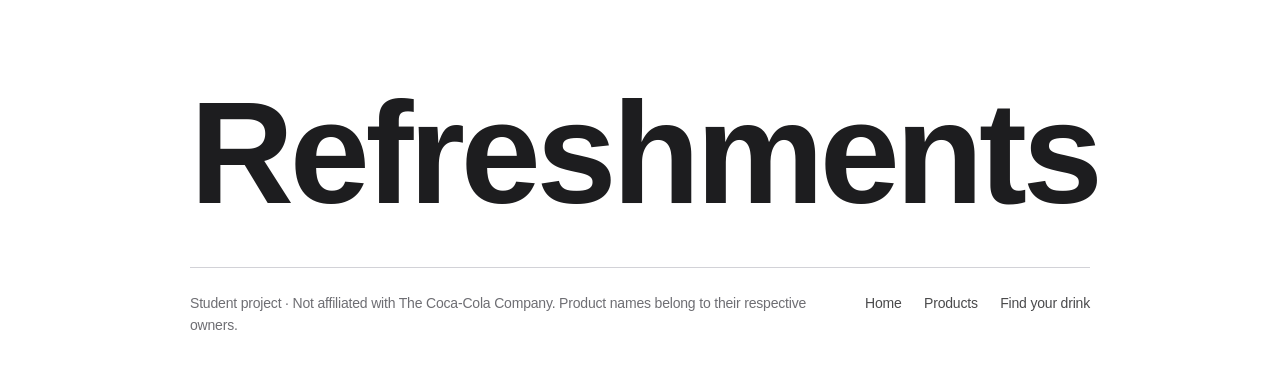
==== commit a2c2ab7a: "Fix About copy, timeline year (1985 Cherry), enlarge section titles" ====
--- a/about.html
+++ b/about.html
@@ -77,7 +77,7 @@
 
       <div class="fade" style="max-width:680px">
         <p class="prose">The collection spans carbonated classics and real fruit juice — from the original Coca-Cola of 1886 to Minute Maid's orange juice. They share little in flavour, but they share a lineage, and a single, instantly familiar colour.</p>
-        <p class="prose">This site reimagines that lineage in Apple's minimalist language: an off-white canvas, one restrained red accent, frosted glass and a grid of quiet product cards. No clutter, no noise — just the drinks.</p>
+        <p class="prose">This site frames that lineage with one accent and two grounds: a cinematic black opening for the story, then a light, quiet body for the facts. Coca-Cola red carries the whole thing; everything else is monochrome.</p>
       </div>
     </div>
   </section>
@@ -104,7 +104,7 @@
         <div class="timeline-item fade"><span class="timeline-year">1940</span><p>Fanta arrives in Europe, bright and fruity.</p></div>
         <div class="timeline-item fade"><span class="timeline-year">1945</span><p>Minute Maid brings real orange juice to the table.</p></div>
         <div class="timeline-item fade"><span class="timeline-year">1961</span><p>Sprite joins with a clean, caffeine-free lemon-lime.</p></div>
-        <div class="timeline-item fade"><span class="timeline-year">2005</span><p>Coca-Cola Zero Sugar proves great taste needs no sugar.</p></div>
+        <div class="timeline-item fade"><span class="timeline-year">1985</span><p>Coca-Cola Cherry arrives — the classic cola with a cherry twist.</p></div>
         <div class="timeline-item fade"><span class="timeline-year">Today</span><p>The portfolio keeps growing — collected here in one clean lineup.</p></div>
       </div>
     </div>
--- a/assets/css/style.css
+++ b/assets/css/style.css
@@ -285,7 +285,7 @@
    Sections
    ============================================================================ */
 .section { padding: clamp(3.5rem, 8vw, 6.5rem) 0; }
-.section-title { text-align: left; margin-bottom: 0.4em; }
+.section-title { text-align: left; font-size: clamp(2rem, 4.4vw, 3.4rem); letter-spacing: -0.02em; line-height: 1.02; margin-bottom: 0.4em; }
 .section-sub { text-align: left; color: var(--gray); max-width: 560px; margin: 0 0 3rem; }
 .section-band { background: var(--surface); }
 
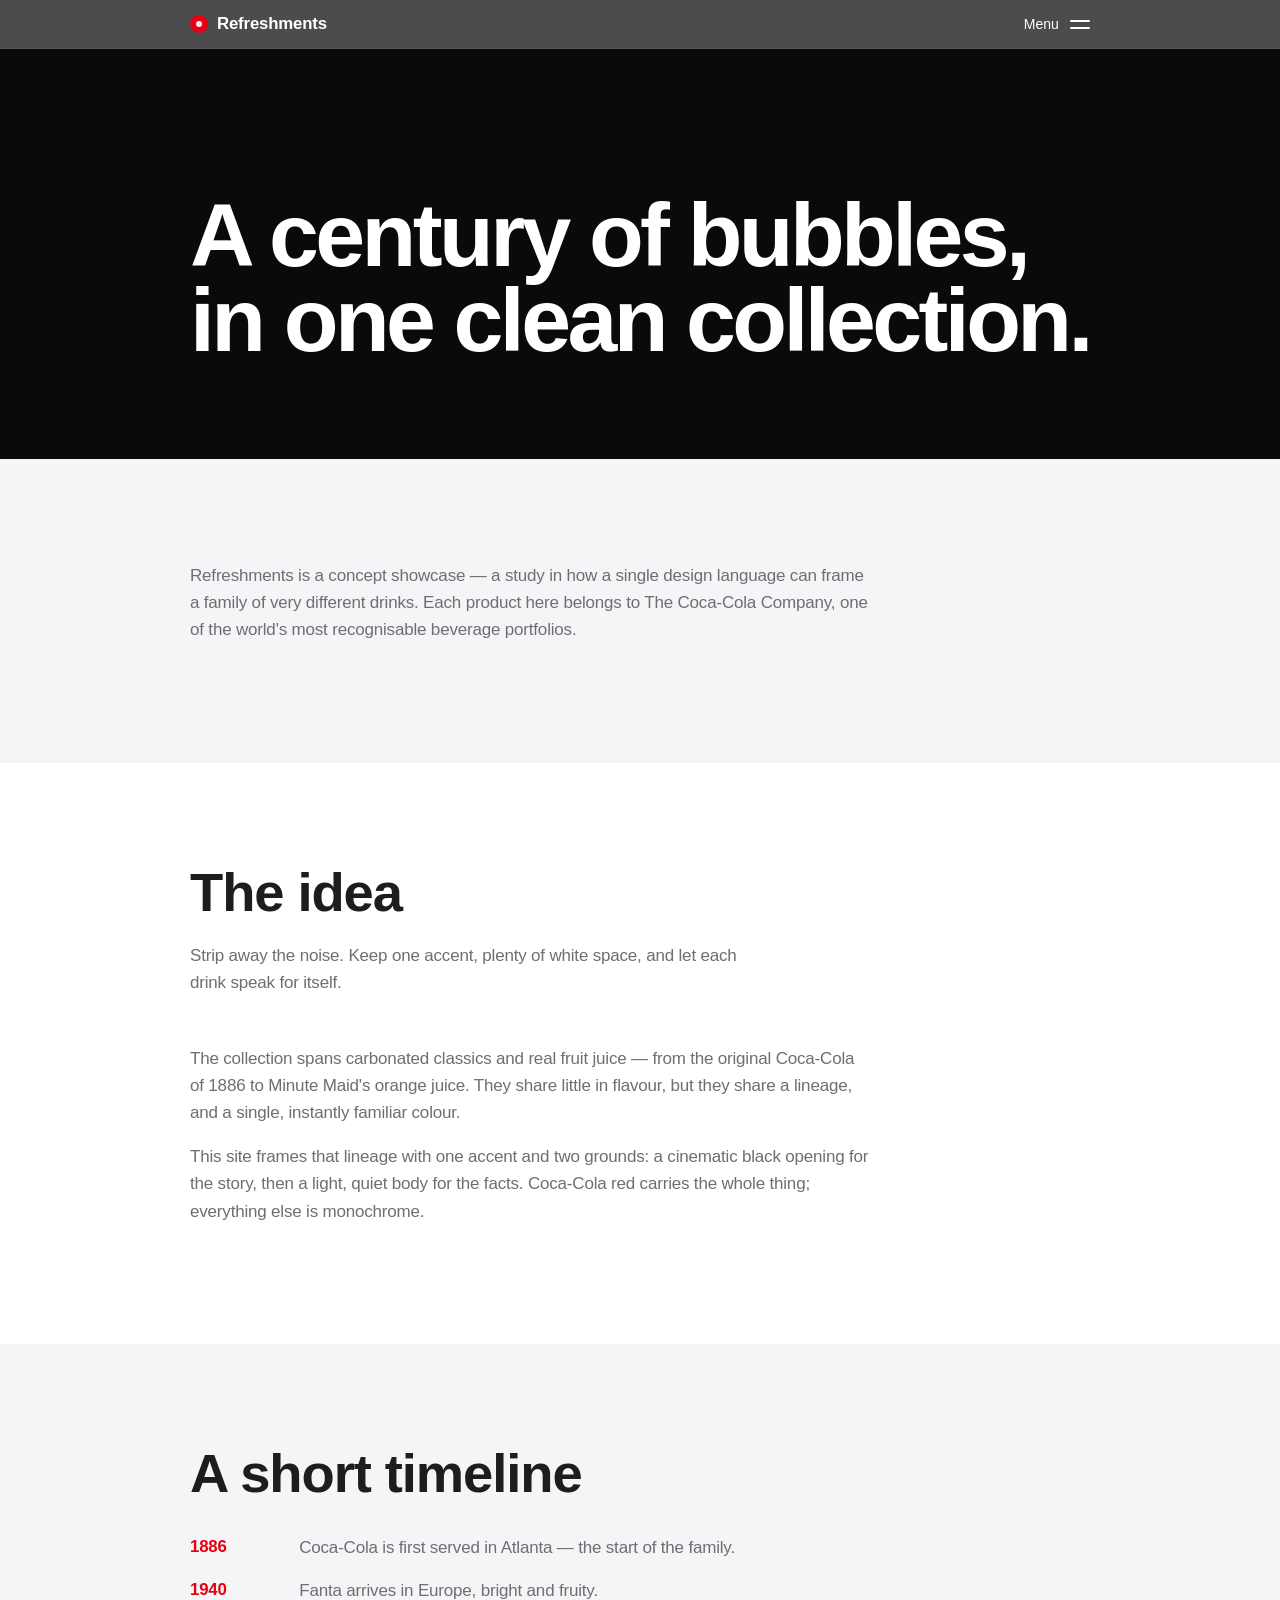
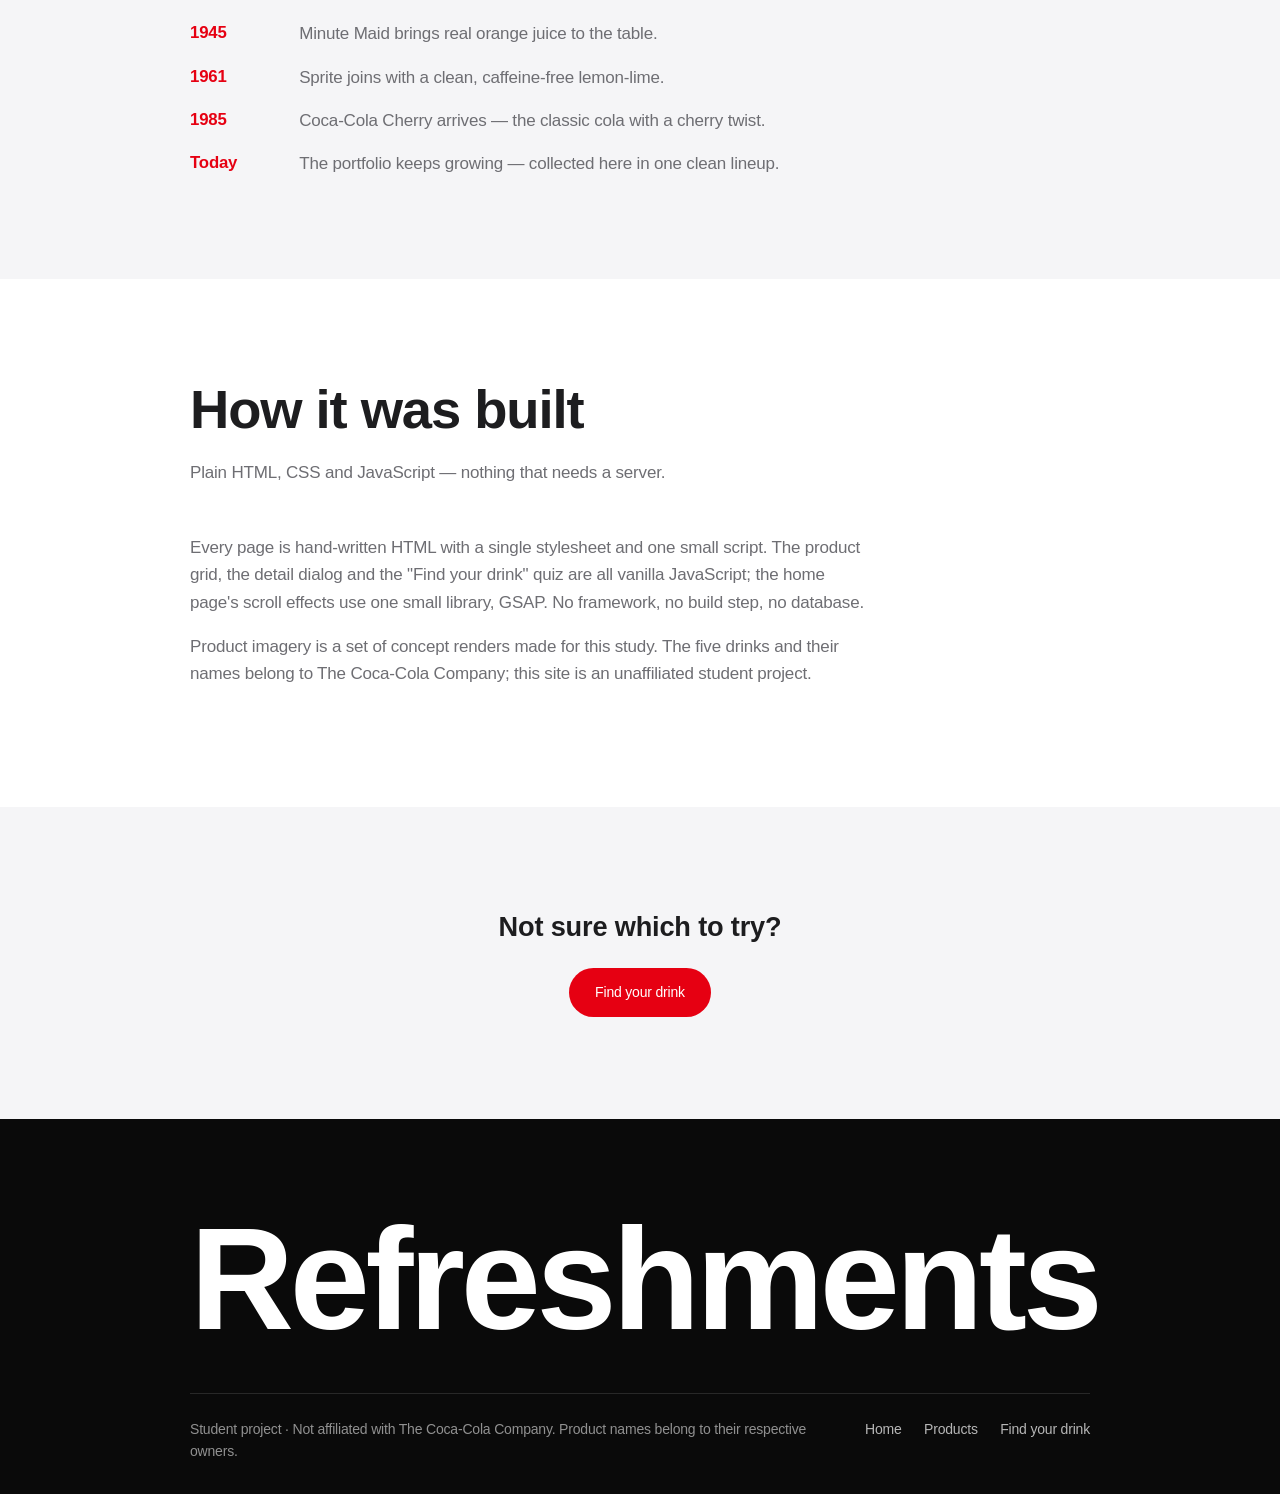
==== commit 6d994dbd: "Cut About strip, enlarge quiz result, dark footer" ====
--- a/about.html
+++ b/about.html
@@ -82,20 +82,6 @@
     </div>
   </section>
 
-  <section class="section" aria-labelledby="collection-title">
-    <div class="container">
-      <h2 class="section-title" id="collection-title">The collection</h2>
-      <p class="section-sub">Five drinks, one colour — from 1886 to today.</p>
-      <div class="strip">
-        <a class="strip-item" href="products.html"><img class="strip-img" src="assets/img/products/coke.jpg" alt="Coca-Cola" loading="lazy"></a>
-        <a class="strip-item" href="products.html"><img class="strip-img" src="assets/img/products/sprite.jpg" alt="Sprite" loading="lazy"></a>
-        <a class="strip-item" href="products.html"><img class="strip-img" src="assets/img/products/fanta.jpg" alt="Fanta" loading="lazy"></a>
-        <a class="strip-item" href="products.html"><img class="strip-img" src="assets/img/products/minute-maid.jpg" alt="Minute Maid" loading="lazy"></a>
-        <a class="strip-item" href="products.html"><img class="strip-img" src="assets/img/products/cherry.jpg" alt="Coca-Cola Cherry" loading="lazy"></a>
-      </div>
-    </div>
-  </section>
-
   <section class="section" aria-labelledby="timeline-title">
     <div class="container">
       <h2 class="section-title fade" id="timeline-title">A short timeline</h2>
--- a/assets/css/style.css
+++ b/assets/css/style.css
@@ -248,17 +248,6 @@
   margin: 1.1rem 0 0;
 }
 
-/* Product strip (About page) */
-.strip {
-  display: flex; flex-wrap: wrap; align-items: flex-end; justify-content: center;
-  gap: clamp(0.4rem, 2vw, 1.6rem);
-  padding: clamp(0.9rem, 2.4vw, 2rem);
-  background: var(--surface);
-  border-radius: 24px;
-}
-.strip-item { display: block; }
-.strip-img { width: clamp(46px, 8vw, 120px); height: auto; transition: transform .3s ease; }
-.strip-item:hover .strip-img { transform: translateY(-6px); }
 .hero-title { font-weight: 700; margin-bottom: 0.4em; }
 .hero-sub {
   font-size: clamp(1.05rem, 2vw, 1.3rem);
@@ -575,38 +564,37 @@
   to { opacity: 1; transform: none; }
 }
 .quiz-result-visual { display: flex; justify-content: center; margin-bottom: 0.8rem; }
-.quiz-result-visual .p-img { height: 200px; width: auto; object-fit: contain; }
-.quiz-result-visual .p-visual { height: 200px; }
-.quiz-result-name { font-size: var(--fs-xl); font-weight: 700; margin-bottom: 0.2rem; }
-.quiz-result-tag { color: var(--gray); margin-bottom: 1.5rem; }
+.quiz-result-visual .p-img { height: clamp(220px, 32vh, 320px); width: auto; object-fit: contain; }
+.quiz-result-name { font-size: clamp(2rem, 5vw, 3rem); font-weight: 800; letter-spacing: -0.02em; margin-bottom: 0.2rem; }
+.quiz-result-tag { color: var(--gray); font-size: var(--fs-md); margin-bottom: 1.5rem; }
 .quiz-actions { display: flex; flex-wrap: wrap; gap: 0.8rem; justify-content: center; }
 
 /* ============================================================================
    Footer
    ============================================================================ */
 .footer {
-  background: var(--surface); border-top: 1px solid var(--divider);
+  background: #0a0a0a;
   padding: clamp(3rem, 8vw, 6rem) 0 2rem;
-  font-size: var(--fs-sm); color: var(--gray);
+  font-size: var(--fs-sm); color: rgba(255, 255, 255, 0.55);
 }
 .footer-big {
   font-size: clamp(3rem, 12vw, 9rem);
   font-weight: 700;
   letter-spacing: -0.03em;
   line-height: 0.9;
-  color: var(--text);
+  color: #fff;
   margin: 0 0 clamp(1.5rem, 4vw, 3rem);
 }
 .footer-bottom {
   display: flex; flex-wrap: wrap; align-items: baseline; justify-content: space-between;
   gap: 1rem 2rem;
-  border-top: 1px solid var(--divider);
+  border-top: 1px solid rgba(255, 255, 255, 0.12);
   padding-top: 1.5rem;
 }
 .footer-note { max-width: 620px; margin: 0; }
 .footer-links { display: flex; gap: 1.4rem; margin: 0; }
-.footer-links a { color: var(--text); opacity: 0.8; }
-.footer-links a:hover { opacity: 1; }
+.footer-links a { color: rgba(255, 255, 255, 0.7); }
+.footer-links a:hover { color: #fff; }
 
 /* ============================================================================
    Scroll fade-in
